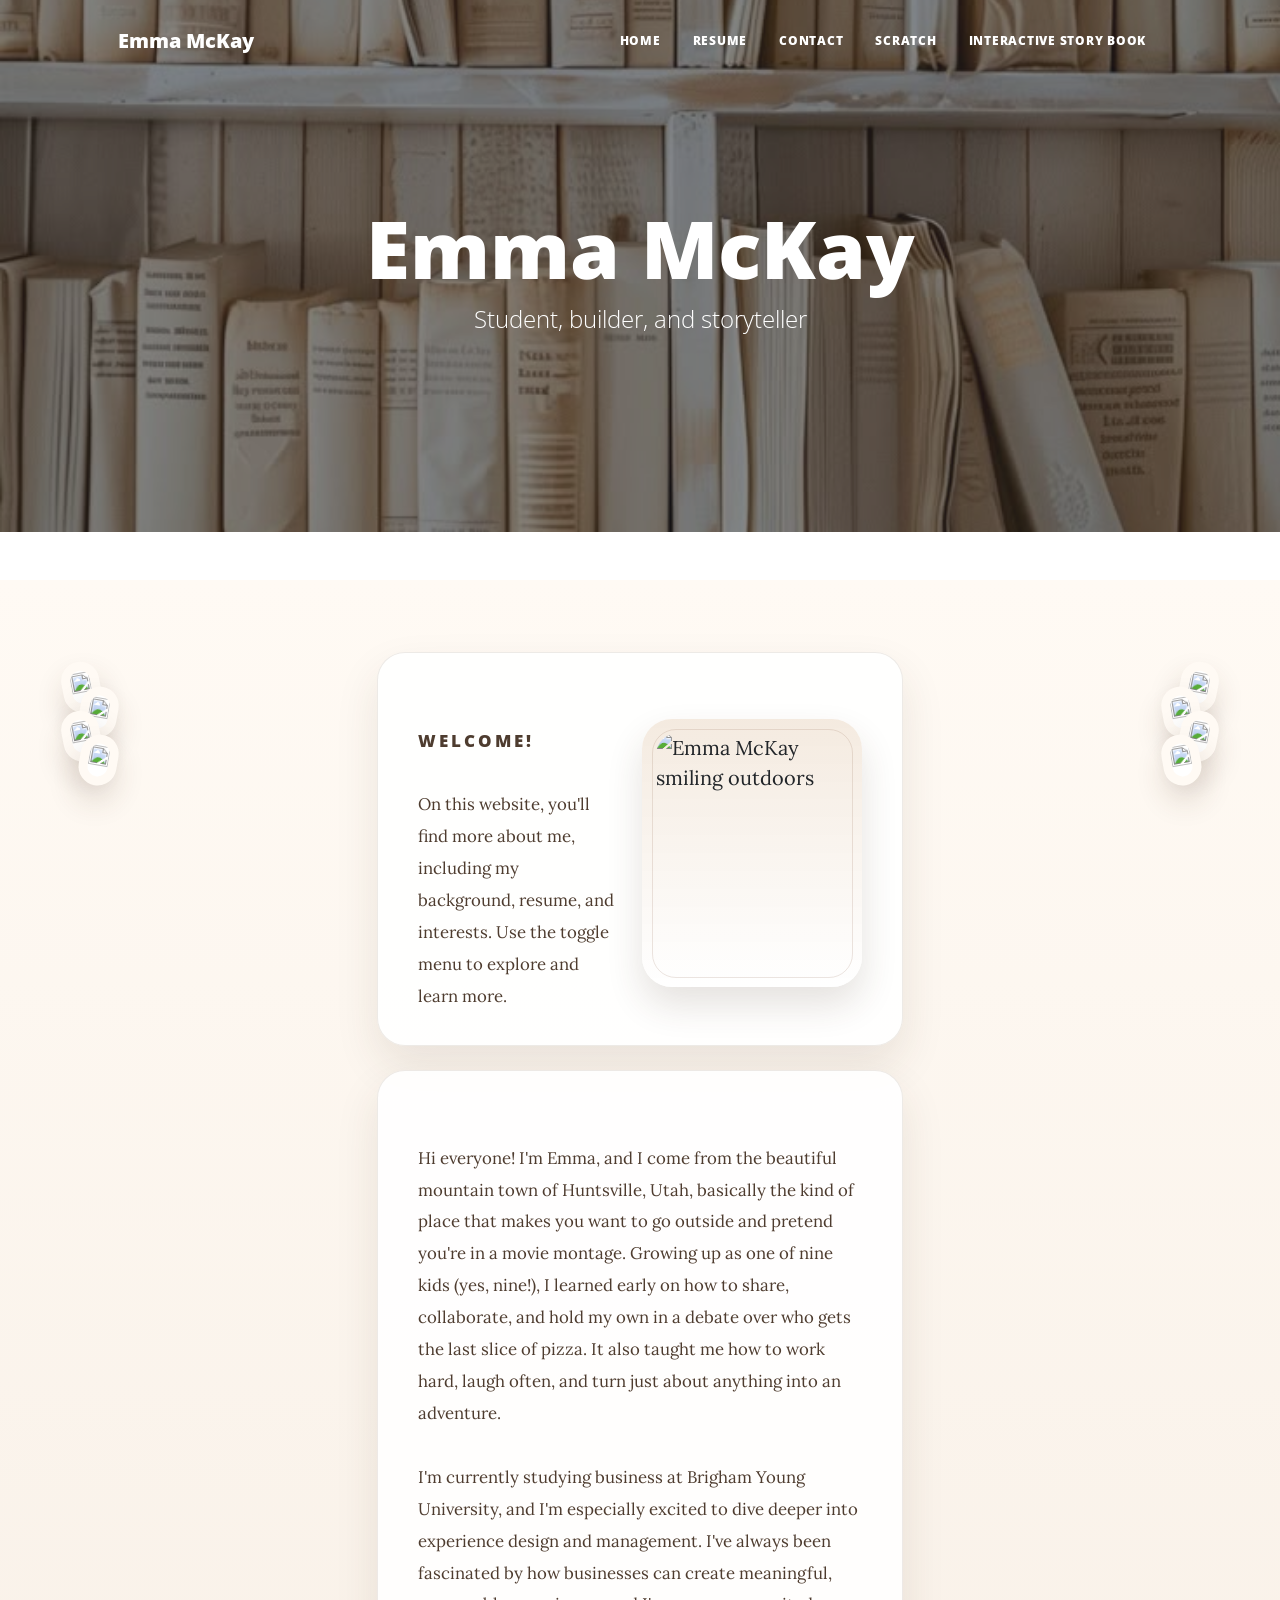
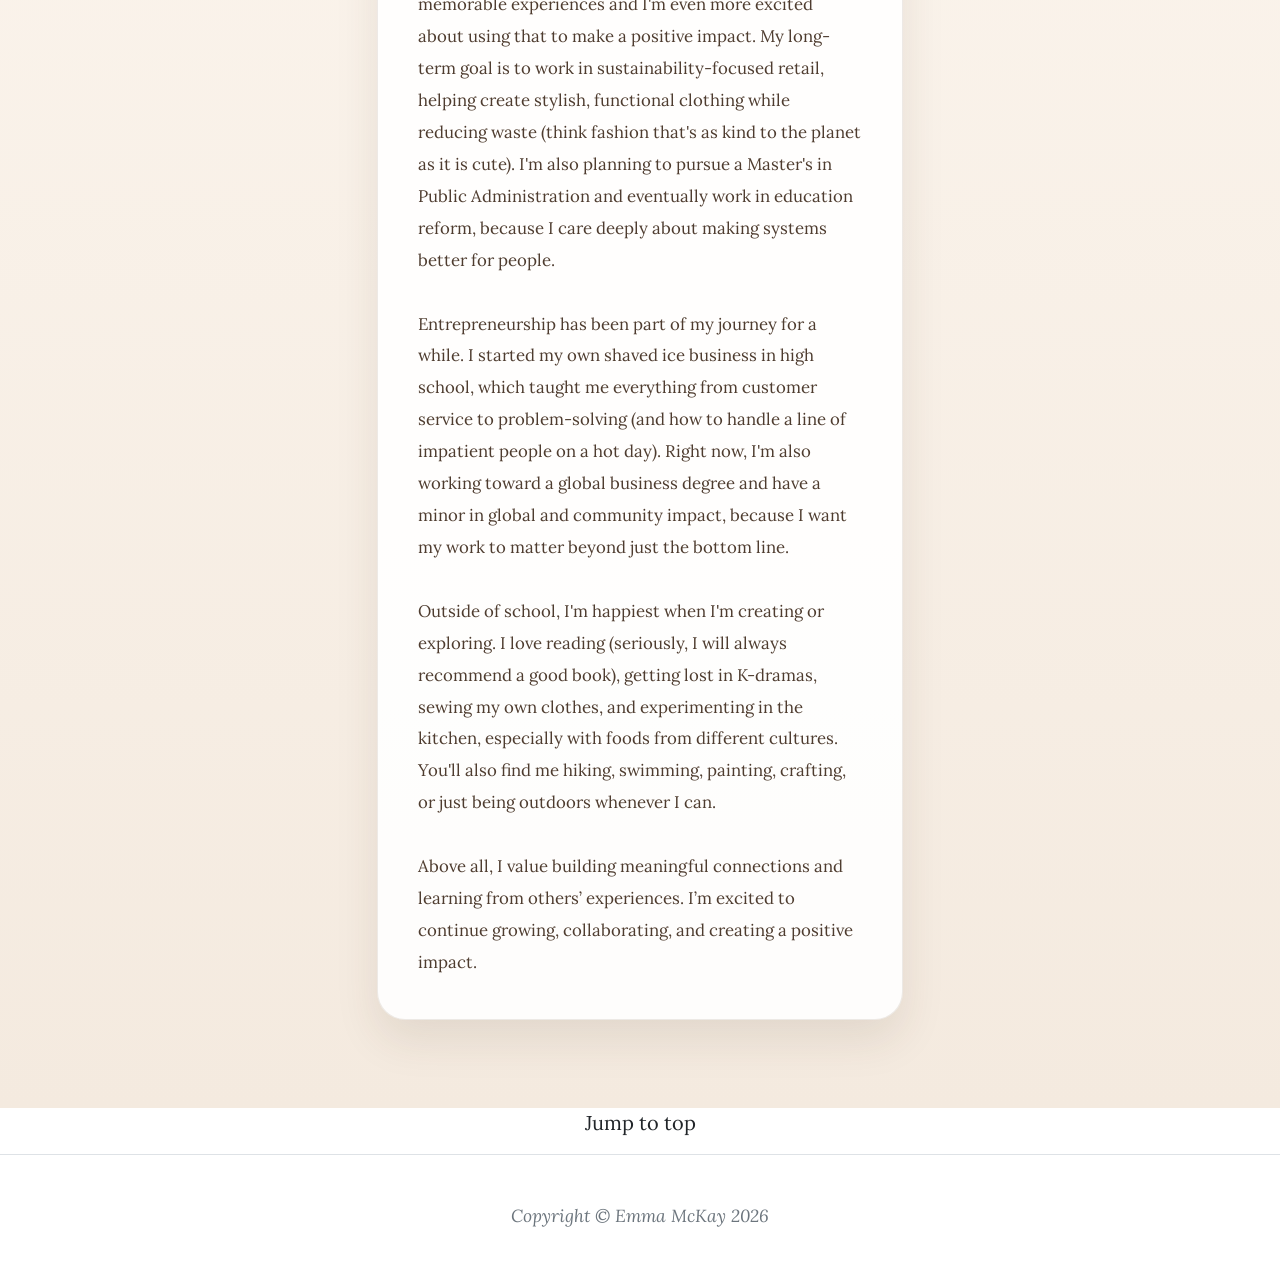
==== index.html @ c4877fce "Add files via upload" ====
<!DOCTYPE html>
<html lang="en">
    <head>
        <meta charset="utf-8" />
        <meta name="viewport" content="width=device-width, initial-scale=1, shrink-to-fit=no" />
        <meta name="description" content="Emma McKay's personal website featuring her background, resume, interests, and creative projects." />
        <meta name="author" content="Emma McKay" />
        <title>Emma McKay | Home</title>
        <link rel="icon" type="image/x-icon" href="assets/favicon.ico" />
        <!-- Font Awesome icons (free version)-->
        <script src="https://use.fontawesome.com/releases/v6.3.0/js/all.js" crossorigin="anonymous"></script>
        <!-- Google fonts-->
        <link href="https://fonts.googleapis.com/css?family=Lora:400,700,400italic,700italic" rel="stylesheet" type="text/css" />
        <link href="https://fonts.googleapis.com/css?family=Open+Sans:300italic,400italic,600italic,700italic,800italic,400,300,600,700,800" rel="stylesheet" type="text/css" />
        <!-- Core theme CSS (includes Bootstrap)-->
        <link href="css/styles.css" rel="stylesheet" />
        <style>
            .home-intro {
                padding: 4.5rem 0 5.5rem;
                background: linear-gradient(180deg, #fffaf4 0%, #f4eadf 100%);
            }

            .home-intro-shell {
                display: grid;
                grid-template-columns: clamp(110px, 11vw, 152px) minmax(0, 1fr) clamp(110px, 11vw, 152px);
                gap: 1.5rem;
                align-items: start;
                max-width: 1560px;
                margin: 0 auto;
                padding: 0 1.25rem;
            }

            .home-photo-border {
                position: sticky;
                top: 6rem;
            }

            .home-photo-stack {
                display: flex;
                flex-direction: column;
                align-items: center;
                list-style: none;
                margin: 0;
                padding: 0.5rem 0 0;
            }

            .home-photo-stack li + li {
                margin-top: -1.65rem;
            }

            .home-border-shot {
                display: block;
                width: 100%;
                aspect-ratio: 3 / 4;
                object-fit: cover;
                border: 0.6rem solid rgba(255, 250, 244, 0.98);
                border-radius: 22px;
                background: #fff;
                box-shadow: 0 16px 30px rgba(72, 49, 33, 0.16);
            }

            .home-photo-border-left li:nth-child(odd) .home-border-shot {
                transform: rotate(-11deg) translateX(-0.55rem);
            }

            .home-photo-border-left li:nth-child(even) .home-border-shot {
                transform: rotate(10deg) translateX(0.55rem);
            }

            .home-photo-border-right li:nth-child(odd) .home-border-shot {
                transform: rotate(11deg) translateX(0.55rem);
            }

            .home-photo-border-right li:nth-child(even) .home-border-shot {
                transform: rotate(-10deg) translateX(-0.55rem);
            }

            .home-intro-layout {
                display: grid;
                gap: 1.5rem;
            }

            .home-intro-card {
                padding: 2.5rem;
                border: 1px solid rgba(110, 83, 60, 0.12);
                border-radius: 28px;
                background: rgba(255, 255, 255, 0.9);
                box-shadow: 0 20px 44px rgba(72, 49, 33, 0.1);
            }

            .home-welcome-card {
                padding-bottom: 2rem;
            }

            .home-intro-label {
                margin-bottom: 0.5rem;
                color: #8a5d47;
                font-family: "Open Sans", -apple-system, BlinkMacSystemFont, "Segoe UI", sans-serif;
                font-size: 0.82rem;
                font-weight: 800;
                letter-spacing: 0.18em;
                text-transform: uppercase;
            }

            .home-intro-heading {
                margin-bottom: 0.85rem;
                color: #3c291b;
                font-size: 1.8rem;
            }

            .home-intro-summary {
                margin-bottom: 0;
                color: #5a4739;
                font-size: 1rem;
                line-height: 1.8;
            }

            .home-intro-card p {
                margin-bottom: 1.35rem;
                color: #4e3c2f;
                font-size: 1.05rem;
                line-height: 1.9;
            }

            .home-intro-card p:last-child {
                margin-bottom: 0;
            }

            .home-split-card {
                display: grid;
                grid-template-columns: minmax(0, 1.3fr) minmax(220px, 0.9fr);
                gap: 1.75rem;
                align-items: center;
            }

            .home-story-copy {
                min-width: 0;
            }

            .home-photo-frame {
                position: relative;
                margin: 0;
                padding: 0.85rem;
                border-radius: 30px;
                background: linear-gradient(180deg, rgba(244, 234, 223, 0.98), rgba(255, 255, 255, 0.92));
                box-shadow: 0 18px 36px rgba(72, 49, 33, 0.14);
            }

            .home-photo-frame::before {
                content: "";
                position: absolute;
                inset: 0.6rem;
                border: 1px solid rgba(138, 93, 71, 0.16);
                border-radius: 24px;
                pointer-events: none;
            }

            .home-photo {
                display: block;
                width: 100%;
                aspect-ratio: 4 / 5;
                object-fit: cover;
                object-position: center;
                border-radius: 22px;
            }

            @media (max-width: 767.98px) {
                .home-intro {
                    padding: 3.25rem 0 4rem;
                }

                .home-intro-card {
                    padding: 1.75rem;
                    border-radius: 22px;
                }

                .home-intro-layout {
                    gap: 1.1rem;
                }

                .home-split-card {
                    grid-template-columns: 1fr;
                }

                .home-photo-frame {
                    max-width: 24rem;
                    margin: 0 auto;
                }

                .home-intro-label {
                    font-size: 0.78rem;
                }

                .home-intro-heading {
                    font-size: 1.5rem;
                }

                .home-intro-summary,
                .home-intro-card p {
                    font-size: 1rem;
                    line-height: 1.8;
                }
            }

            @media (max-width: 1199.98px) {
                .home-intro-shell {
                    grid-template-columns: 1fr;
                    padding: 0;
                }

                .home-photo-border {
                    display: none;
                }
            }
        </style>
    </head>
    <body id="top">
        <!-- Navigation-->
        <nav class="navbar navbar-expand-lg navbar-light" id="mainNav">
            <div class="container px-4 px-lg-5">
                <a class="navbar-brand" href="index.html">Emma McKay</a>
                <button class="navbar-toggler" type="button" data-bs-toggle="collapse" data-bs-target="#navbarResponsive" aria-controls="navbarResponsive" aria-expanded="false" aria-label="Toggle navigation">
                    Menu
                    <i class="fas fa-bars"></i>
                </button>
                <div class="collapse navbar-collapse" id="navbarResponsive">
                    <ul class="navbar-nav ms-auto py-4 py-lg-0">
                        <li class="nav-item"><a class="nav-link active px-lg-3 py-3 py-lg-4" href="index.html" aria-current="page">Home</a></li>
                        <li class="nav-item"><a class="nav-link px-lg-3 py-3 py-lg-4" href="about.html">Resume</a></li>
                        <li class="nav-item"><a class="nav-link px-lg-3 py-3 py-lg-4" href="contact.html">Contact</a></li>
                        <li class="nav-item"><a class="nav-link px-lg-3 py-3 py-lg-4" href="scratch.html">Scratch</a></li>
                        <li class="nav-item"><a class="nav-link px-lg-3 py-3 py-lg-4" href="interactive_storybook.html">Interactive Story Book</a></li>
                    </ul>
                </div>
            </div>
        </nav>
        <!-- Page Header-->
        <header class="masthead" style="background-image: url('Website pictures/book shelf beige mobile phone background wallpaper.jpeg')">
            <div class="container position-relative px-4 px-lg-5">
                <div class="row gx-4 gx-lg-5 justify-content-center">
                    <div class="col-md-10 col-lg-8 col-xl-7">
                        <div class="site-heading">
                            <h1>Emma McKay</h1>
                            <span class="subheading">Student, builder, and storyteller</span>
                        </div>
                    </div>
                </div>
            </div>
        </header>
        <!-- Main Content-->
        <main class="home-intro">
            <div class="home-intro-shell">
                <aside class="home-photo-border home-photo-border-left" aria-hidden="true">
                    <ul class="home-photo-stack">
                        <li><img class="home-border-shot" src="Photos/IMG_7400.JPG" alt="" loading="lazy" /></li>
                        <li><img class="home-border-shot" src="Photos/coster.JPG" alt="" loading="lazy" /></li>
                        <li><img class="home-border-shot" src="Photos/practice%28140of153%29_Original%202.jpg" alt="" loading="lazy" /></li>
                        <li><img class="home-border-shot" src="Photos/59D7F52F-4F9E-4565-9A83-C09DB206065E%202.JPG" alt="" loading="lazy" /></li>
                    </ul>
                </aside>

                <div class="container px-4 px-lg-5">
                    <div class="row gx-4 gx-lg-5 justify-content-center">
                        <div class="col-md-10 col-lg-9 col-xl-8">
                            <div class="home-intro-layout">
                                <section class="home-intro-card home-welcome-card home-split-card">
                                    <div>
                                        <p class="home-intro-label">Welcome!</p>
                                        <p class="home-intro-summary">
                                            On this website, you'll find more about me, including my background, resume, and interests. Use the toggle menu to explore and learn more.
                                        </p>
                                    </div>
                                    <figure class="home-photo-frame">
                                        <img class="home-photo" src="Website pictures/IMG_7386.JPG" alt="Emma McKay smiling outdoors" />
                                    </figure>
                                </section>

                                <section class="home-intro-card">
                                    <p>
                                        Hi everyone! I'm Emma, and I come from the beautiful mountain town of Huntsville, Utah, basically the kind of place that makes you want to go outside and pretend you're in a movie montage. Growing up as one of nine kids (yes, nine!), I learned early on how to share, collaborate, and hold my own in a debate over who gets the last slice of pizza. It also taught me how to work hard, laugh often, and turn just about anything into an adventure.
                                    </p>
                                    <p>
                                        I'm currently studying business at Brigham Young University, and I'm especially excited to dive deeper into experience design and management. I've always been fascinated by how businesses can create meaningful, memorable experiences and I'm even more excited about using that to make a positive impact. My long-term goal is to work in sustainability-focused retail, helping create stylish, functional clothing while reducing waste (think fashion that's as kind to the planet as it is cute). I'm also planning to pursue a Master's in Public Administration and eventually work in education reform, because I care deeply about making systems better for people.
                                    </p>
                                    <p>
                                        Entrepreneurship has been part of my journey for a while. I started my own shaved ice business in high school, which taught me everything from customer service to problem-solving (and how to handle a line of impatient people on a hot day). Right now, I'm also working toward a global business degree and have a minor in global and community impact, because I want my work to matter beyond just the bottom line.
                                    </p>
                                    <p>
                                        Outside of school, I'm happiest when I'm creating or exploring. I love reading (seriously, I will always recommend a good book), getting lost in K-dramas, sewing my own clothes, and experimenting in the kitchen, especially with foods from different cultures. You'll also find me hiking, swimming, painting, crafting, or just being outdoors whenever I can.
                                    </p>
                                    <p>
                                        Above all, I value building meaningful connections and learning from others’ experiences. I’m excited to continue growing, collaborating, and creating a positive impact.
                                    </p>
                                </section>
                            </div>
                        </div>
                    </div>
                </div>

                <aside class="home-photo-border home-photo-border-right" aria-hidden="true">
                    <ul class="home-photo-stack">
                        <li><img class="home-border-shot" src="Photos/IMG_9584_Original%202.jpg" alt="" loading="lazy" /></li>
                        <li><img class="home-border-shot" src="Photos/20231219_143110_Original%202.jpg" alt="" loading="lazy" /></li>
                        <li><img class="home-border-shot" src="Photos/fqs%202025-10-04%20121952.945%202.JPG" alt="" loading="lazy" /></li>
                        <li><img class="home-border-shot" src="Photos/IMG_1950.jpg" alt="" loading="lazy" /></li>
                    </ul>
                </aside>
            </div>
        </main>
        <div class="container px-4 px-lg-5 pb-3">
            <div class="text-center">
                <a href="#top">Jump to top</a>
            </div>
        </div>
        <!-- Footer-->
        <footer class="border-top">
            <div class="container px-4 px-lg-5">
                <div class="row gx-4 gx-lg-5 justify-content-center">
                    <div class="col-md-10 col-lg-8 col-xl-7">
                        <div class="small text-center text-muted fst-italic">Copyright &copy; Emma McKay 2026</div>
                    </div>
                </div>
            </div>
        </footer>
        <!-- Bootstrap core JS-->
        <script src="https://cdn.jsdelivr.net/npm/bootstrap@5.2.3/dist/js/bootstrap.bundle.min.js"></script>
        <!-- Core theme JS-->
        <script src="js/scripts.js"></script>
    </body>
</html>
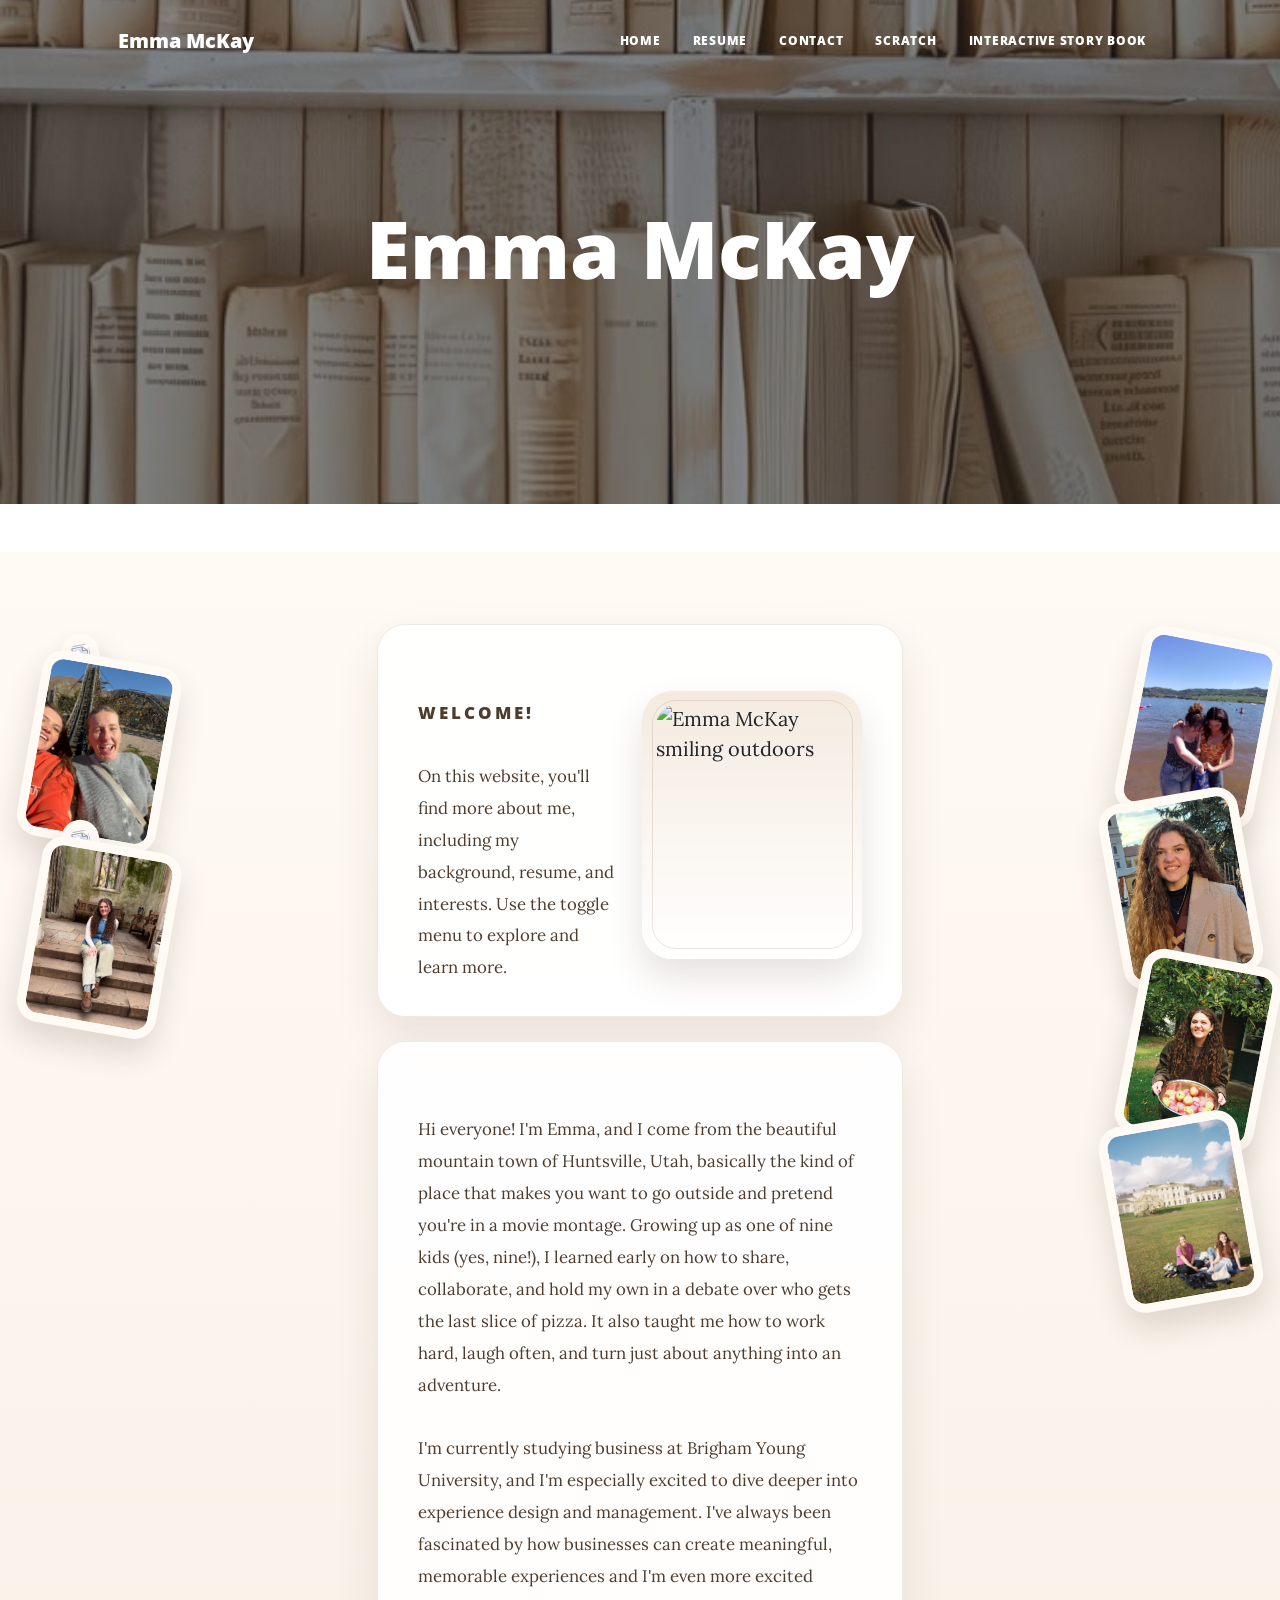
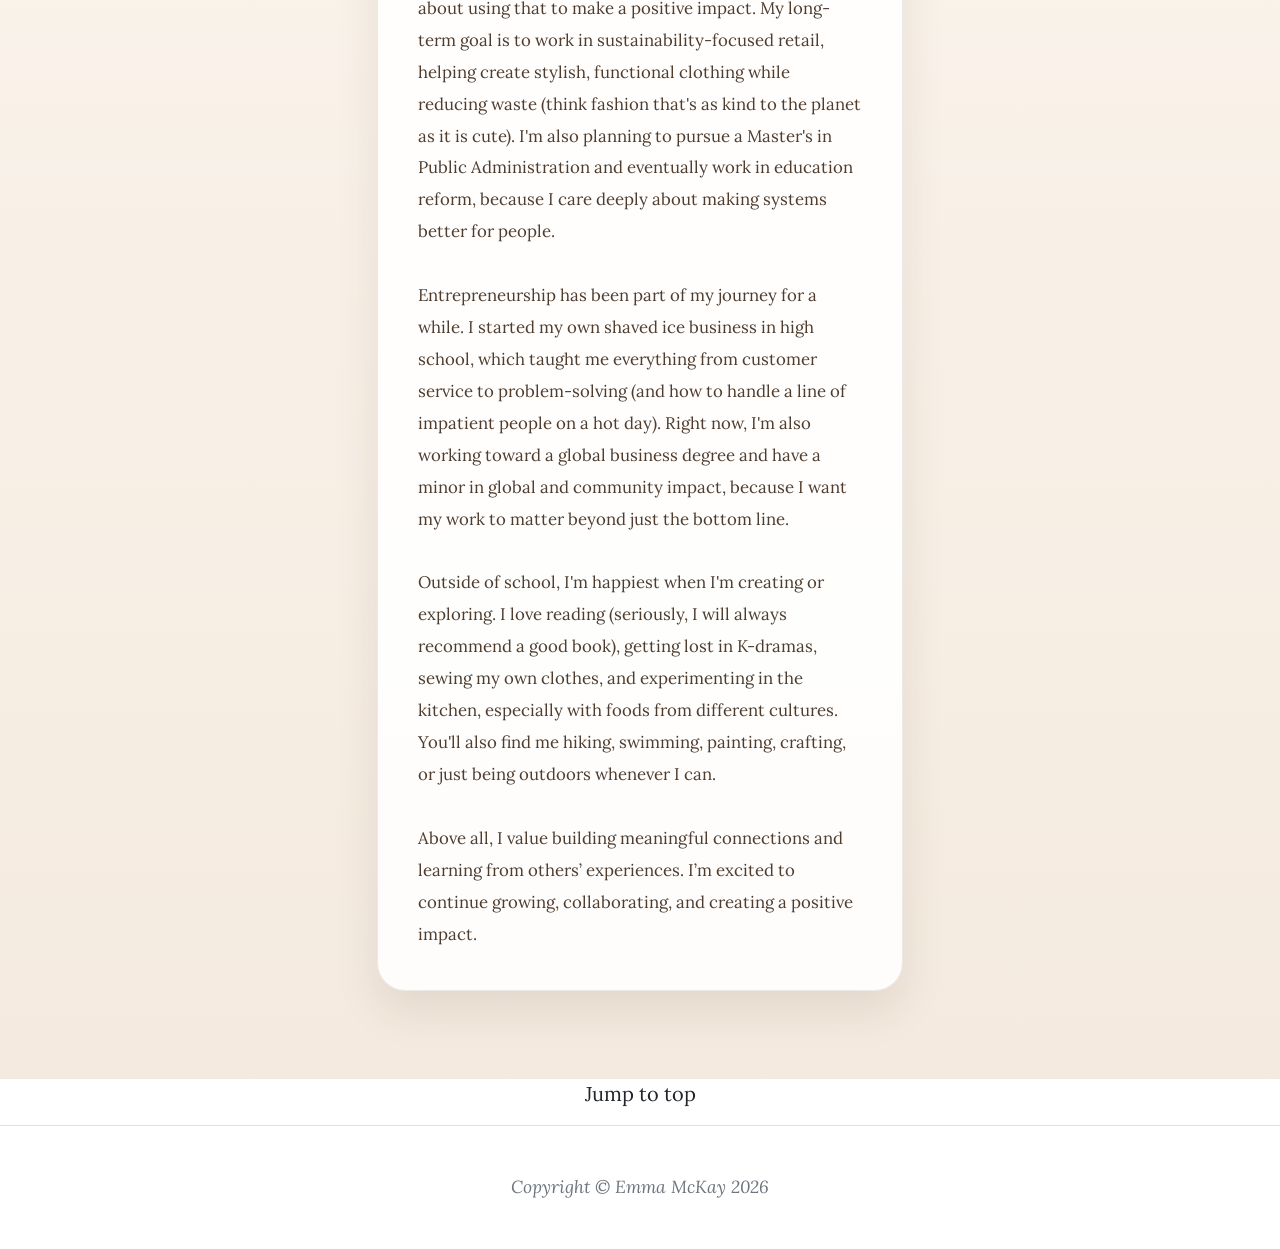
==== commit f7fe91a5: "Add files via upload" ====
--- a/index.html
+++ b/index.html
@@ -241,7 +241,6 @@
                     <div class="col-md-10 col-lg-8 col-xl-7">
                         <div class="site-heading">
                             <h1>Emma McKay</h1>
-                            <span class="subheading">Student, builder, and storyteller</span>
                         </div>
                     </div>
                 </div>
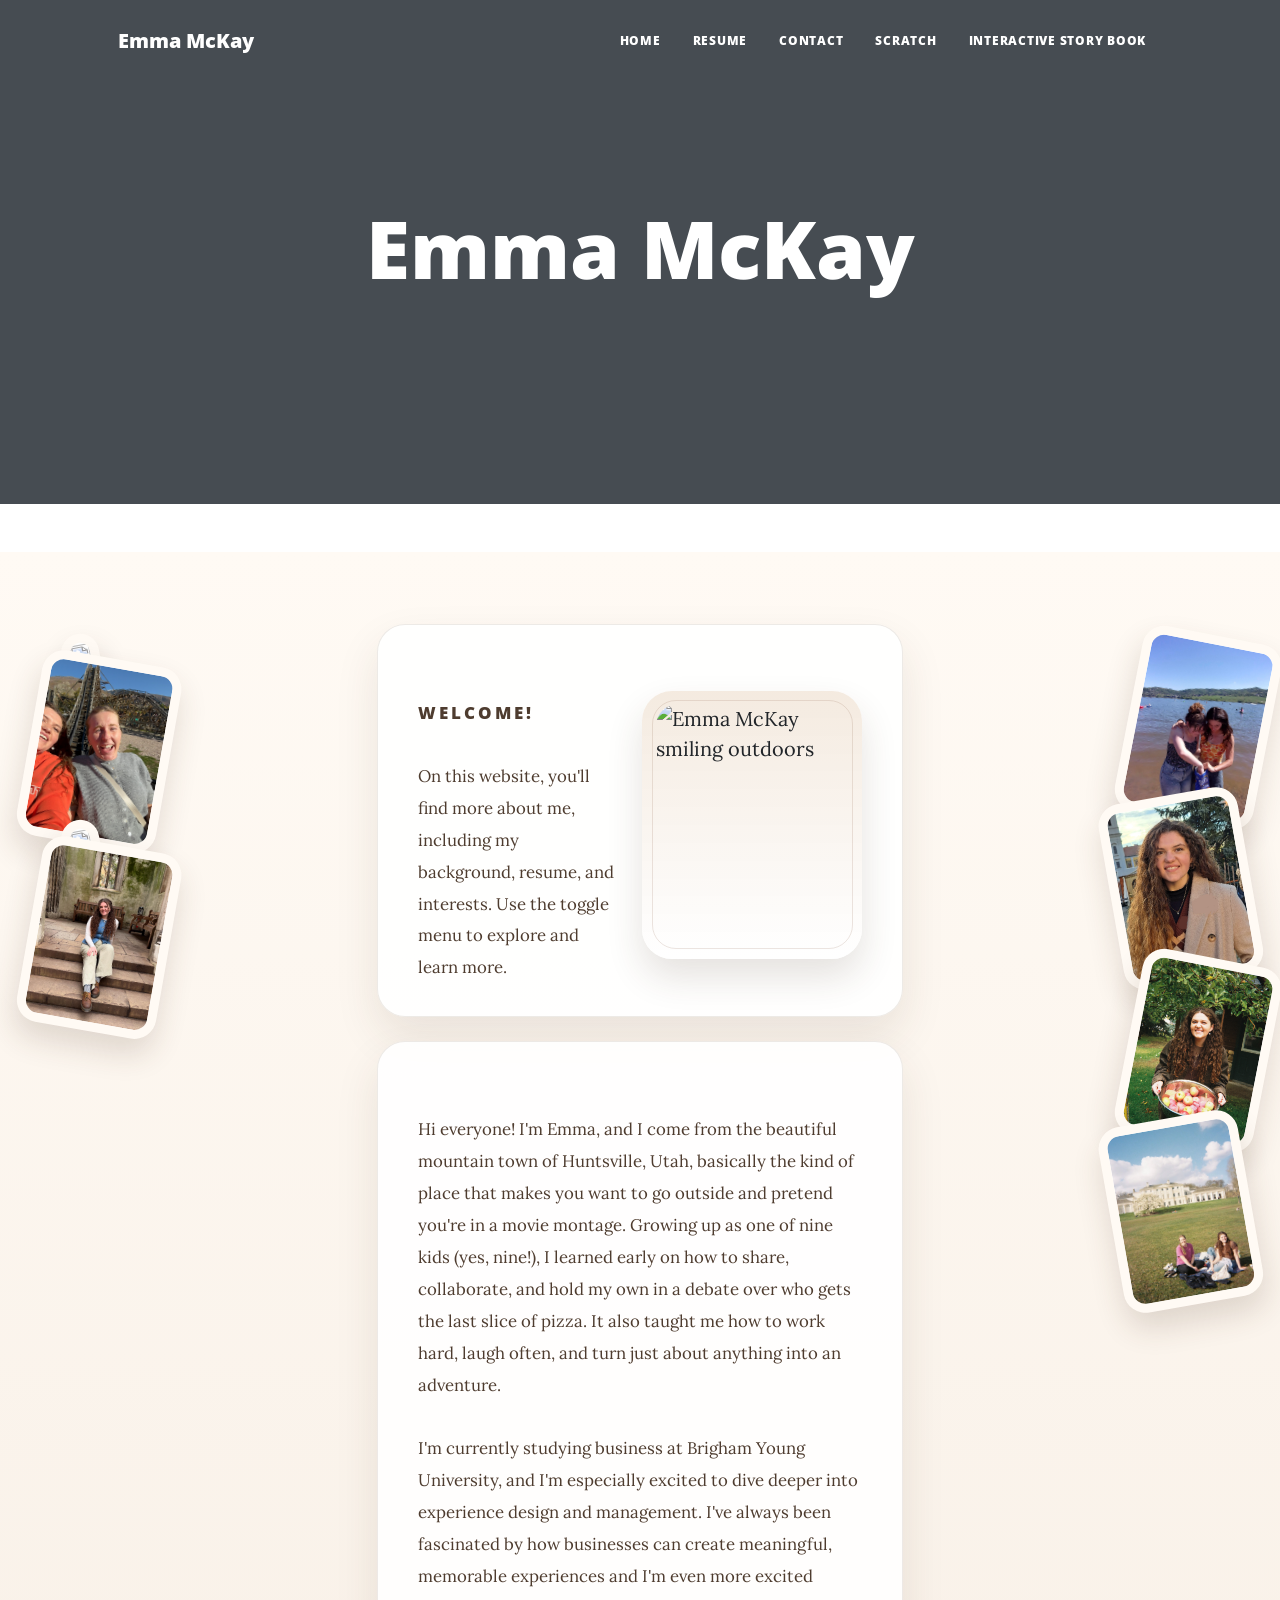
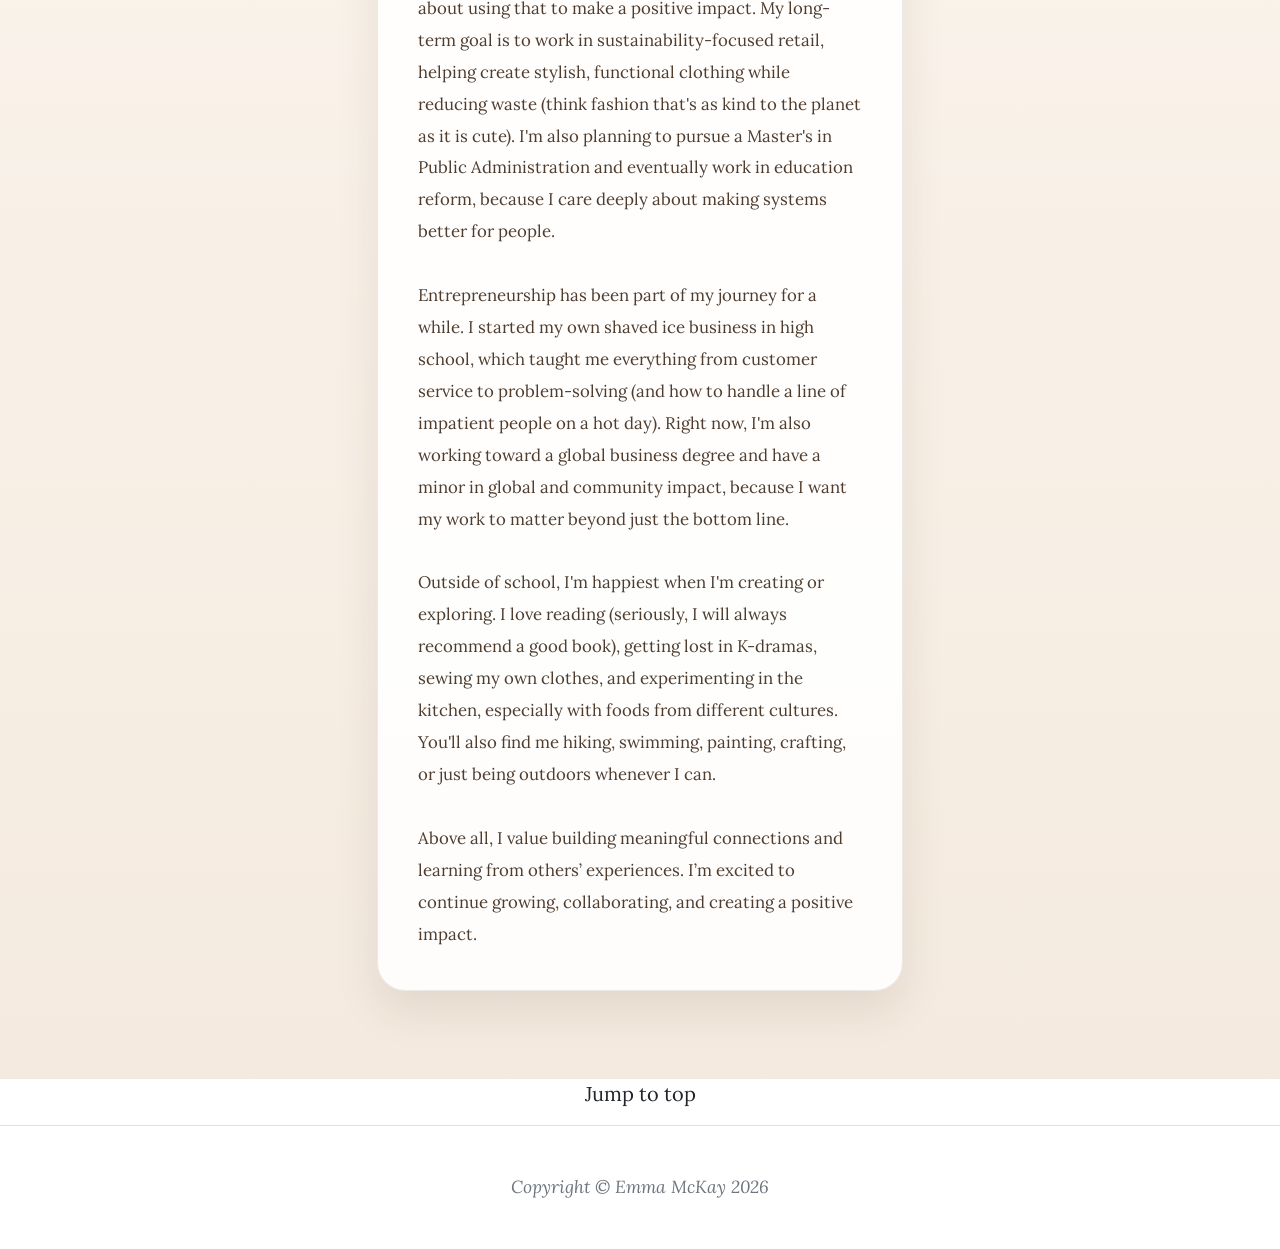
==== commit e891fbb5: "Add files via upload" ====
--- a/index.html
+++ b/index.html
@@ -235,7 +235,7 @@
             </div>
         </nav>
         <!-- Page Header-->
-        <header class="masthead" style="background-image: url('Website pictures/book shelf beige mobile phone background wallpaper.jpeg')">
+        <header class="masthead" style="background-image: url('website-pictures/book-shelf-beige-mobile-phone-background-wallpaper.jpeg')">
             <div class="container position-relative px-4 px-lg-5">
                 <div class="row gx-4 gx-lg-5 justify-content-center">
                     <div class="col-md-10 col-lg-8 col-xl-7">
@@ -253,8 +253,8 @@
                     <ul class="home-photo-stack">
                         <li><img class="home-border-shot" src="Photos/IMG_7400.JPG" alt="" loading="lazy" /></li>
                         <li><img class="home-border-shot" src="Photos/coster.JPG" alt="" loading="lazy" /></li>
-                        <li><img class="home-border-shot" src="Photos/practice%28140of153%29_Original%202.jpg" alt="" loading="lazy" /></li>
-                        <li><img class="home-border-shot" src="Photos/59D7F52F-4F9E-4565-9A83-C09DB206065E%202.JPG" alt="" loading="lazy" /></li>
+                        <li><img class="home-border-shot" src="Photos/practice-140of153-original-2.jpg" alt="" loading="lazy" /></li>
+                        <li><img class="home-border-shot" src="Photos/59D7F52F-4F9E-4565-9A83-C09DB206065E-2.JPG" alt="" loading="lazy" /></li>
                     </ul>
                 </aside>
 
@@ -270,7 +270,7 @@
                                         </p>
                                     </div>
                                     <figure class="home-photo-frame">
-                                        <img class="home-photo" src="Website pictures/IMG_7386.JPG" alt="Emma McKay smiling outdoors" />
+                                        <img class="home-photo" src="website-pictures/IMG_7386.JPG" alt="Emma McKay smiling outdoors" />
                                     </figure>
                                 </section>
 
@@ -298,9 +298,9 @@
 
                 <aside class="home-photo-border home-photo-border-right" aria-hidden="true">
                     <ul class="home-photo-stack">
-                        <li><img class="home-border-shot" src="Photos/IMG_9584_Original%202.jpg" alt="" loading="lazy" /></li>
-                        <li><img class="home-border-shot" src="Photos/20231219_143110_Original%202.jpg" alt="" loading="lazy" /></li>
-                        <li><img class="home-border-shot" src="Photos/fqs%202025-10-04%20121952.945%202.JPG" alt="" loading="lazy" /></li>
+                        <li><img class="home-border-shot" src="Photos/IMG_9584_Original-2.jpg" alt="" loading="lazy" /></li>
+                        <li><img class="home-border-shot" src="Photos/20231219_143110_Original-2.jpg" alt="" loading="lazy" /></li>
+                        <li><img class="home-border-shot" src="Photos/fqs-2025-10-04-121952.945-2.JPG" alt="" loading="lazy" /></li>
                         <li><img class="home-border-shot" src="Photos/IMG_1950.jpg" alt="" loading="lazy" /></li>
                     </ul>
                 </aside>
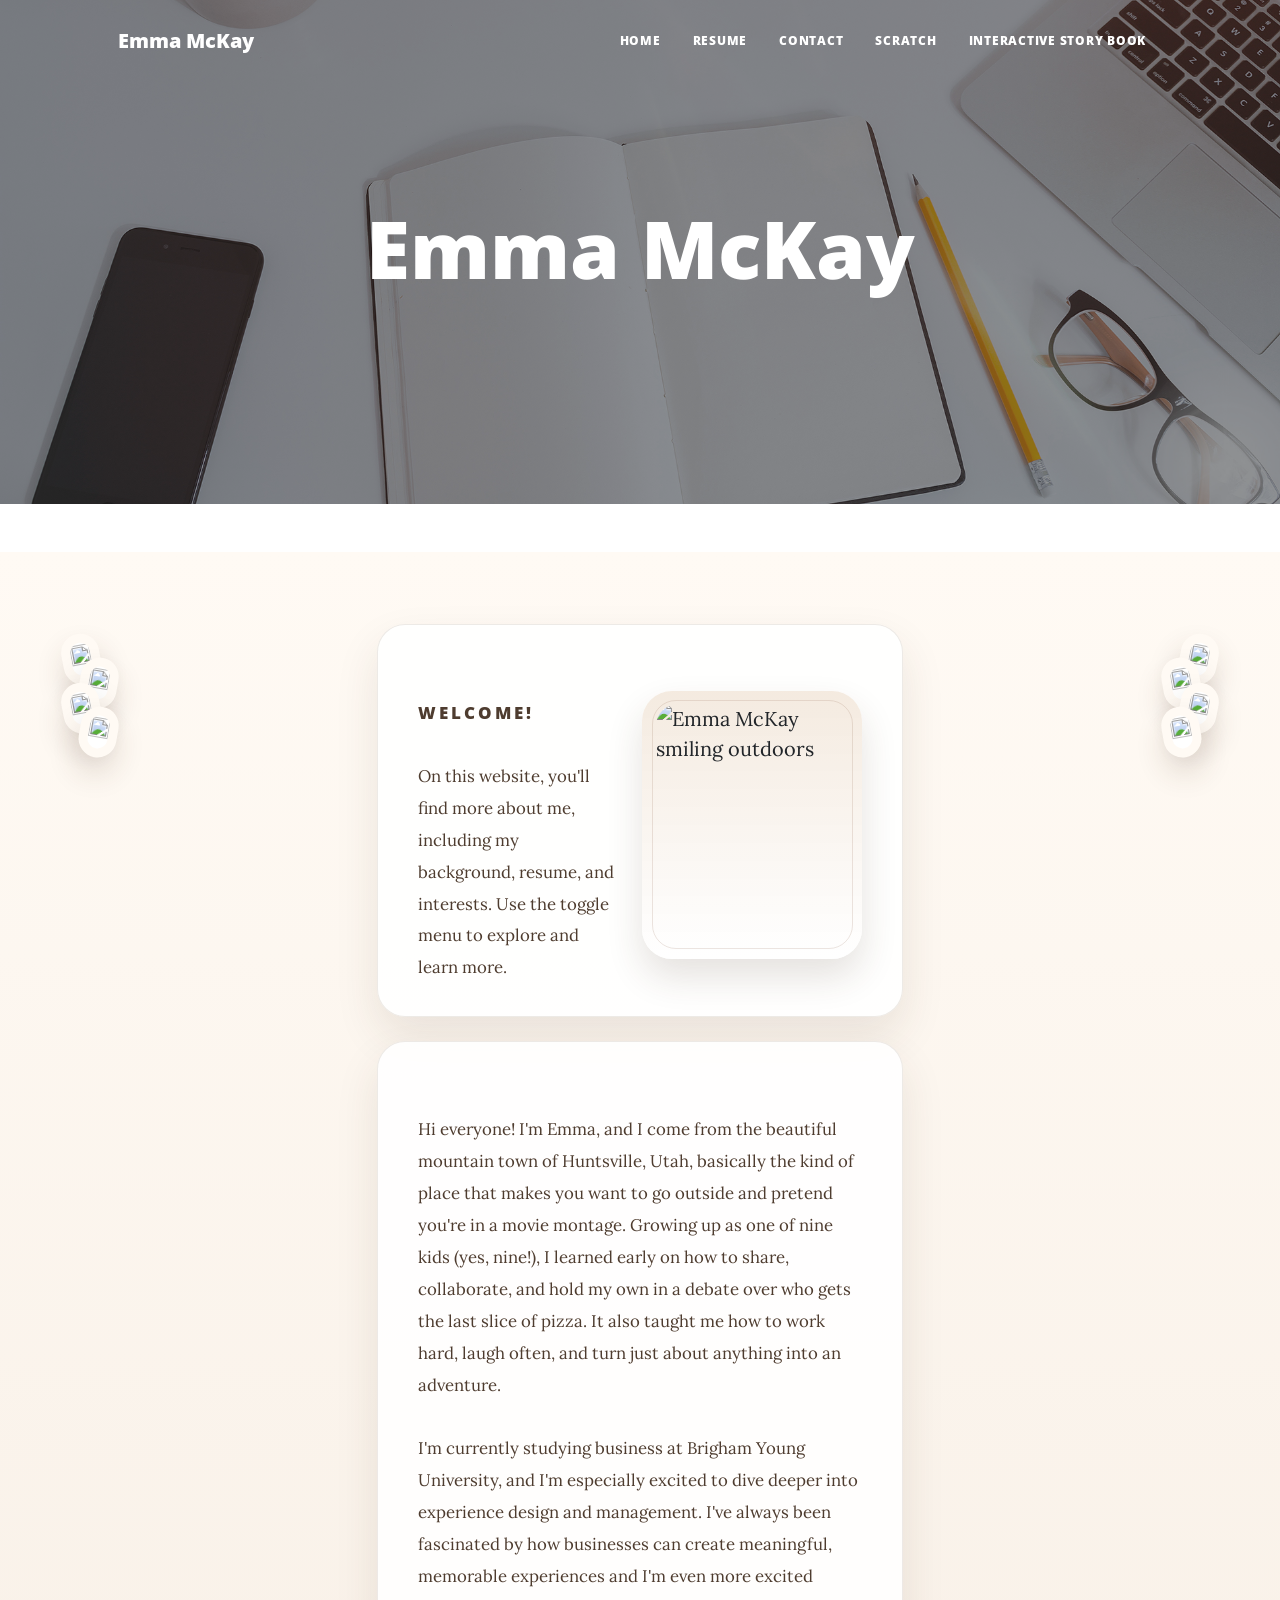
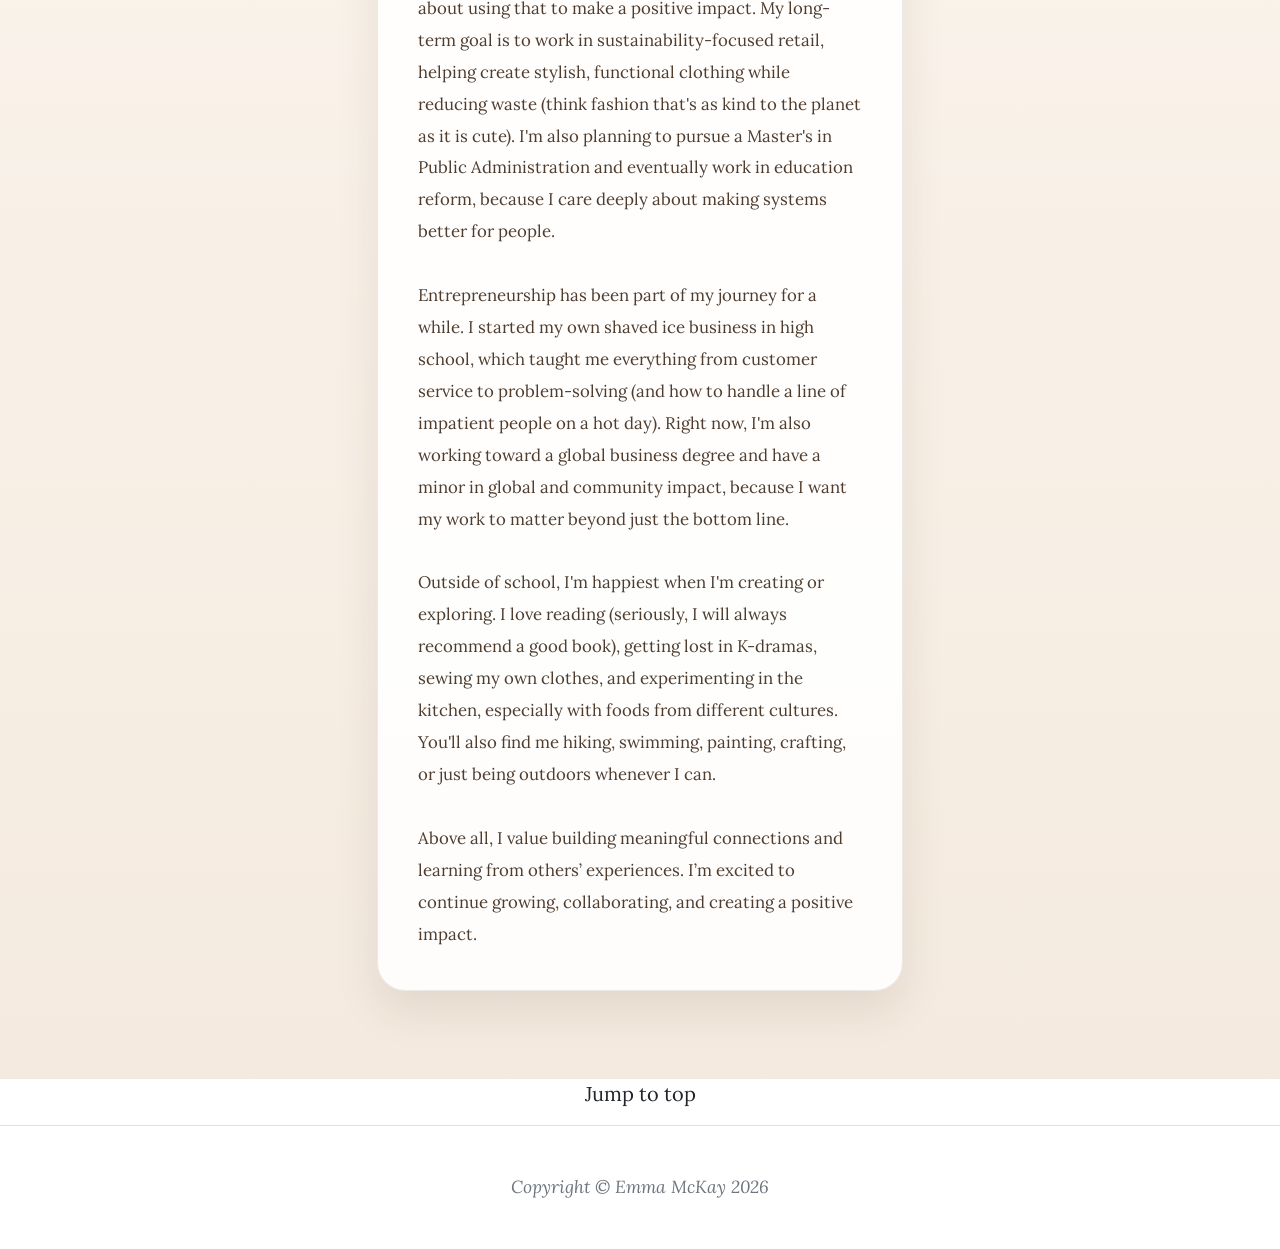
==== commit 991431c9: "Add files via upload" ====
--- a/index.html
+++ b/index.html
@@ -235,7 +235,7 @@
             </div>
         </nav>
         <!-- Page Header-->
-        <header class="masthead" style="background-image: url('website-pictures/book-shelf-beige-mobile-phone-background-wallpaper.jpeg')">
+        <header class="masthead" style="background-image: url('assets/img/home-bg.jpg')">
             <div class="container position-relative px-4 px-lg-5">
                 <div class="row gx-4 gx-lg-5 justify-content-center">
                     <div class="col-md-10 col-lg-8 col-xl-7">
@@ -251,10 +251,10 @@
             <div class="home-intro-shell">
                 <aside class="home-photo-border home-photo-border-left" aria-hidden="true">
                     <ul class="home-photo-stack">
-                        <li><img class="home-border-shot" src="Photos/IMG_7400.JPG" alt="" loading="lazy" /></li>
-                        <li><img class="home-border-shot" src="Photos/coster.JPG" alt="" loading="lazy" /></li>
-                        <li><img class="home-border-shot" src="Photos/practice-140of153-original-2.jpg" alt="" loading="lazy" /></li>
-                        <li><img class="home-border-shot" src="Photos/59D7F52F-4F9E-4565-9A83-C09DB206065E-2.JPG" alt="" loading="lazy" /></li>
+                        <li><img class="home-border-shot" src="assets/img/home/border-1.jpg" alt="" loading="lazy" /></li>
+                        <li><img class="home-border-shot" src="assets/img/home/border-2.jpg" alt="" loading="lazy" /></li>
+                        <li><img class="home-border-shot" src="assets/img/home/border-3.jpg" alt="" loading="lazy" /></li>
+                        <li><img class="home-border-shot" src="assets/img/home/border-4.jpg" alt="" loading="lazy" /></li>
                     </ul>
                 </aside>
 
@@ -270,7 +270,7 @@
                                         </p>
                                     </div>
                                     <figure class="home-photo-frame">
-                                        <img class="home-photo" src="website-pictures/IMG_7386.JPG" alt="Emma McKay smiling outdoors" />
+                                        <img class="home-photo" src="assets/img/home/profile.jpg" alt="Emma McKay smiling outdoors" />
                                     </figure>
                                 </section>
 
@@ -298,10 +298,10 @@
 
                 <aside class="home-photo-border home-photo-border-right" aria-hidden="true">
                     <ul class="home-photo-stack">
-                        <li><img class="home-border-shot" src="Photos/IMG_9584_Original-2.jpg" alt="" loading="lazy" /></li>
-                        <li><img class="home-border-shot" src="Photos/20231219_143110_Original-2.jpg" alt="" loading="lazy" /></li>
-                        <li><img class="home-border-shot" src="Photos/fqs-2025-10-04-121952.945-2.JPG" alt="" loading="lazy" /></li>
-                        <li><img class="home-border-shot" src="Photos/IMG_1950.jpg" alt="" loading="lazy" /></li>
+                        <li><img class="home-border-shot" src="assets/img/home/border-5.jpg" alt="" loading="lazy" /></li>
+                        <li><img class="home-border-shot" src="assets/img/home/border-6.jpg" alt="" loading="lazy" /></li>
+                        <li><img class="home-border-shot" src="assets/img/home/border-7.jpg" alt="" loading="lazy" /></li>
+                        <li><img class="home-border-shot" src="assets/img/home/border-8.jpg" alt="" loading="lazy" /></li>
                     </ul>
                 </aside>
             </div>
